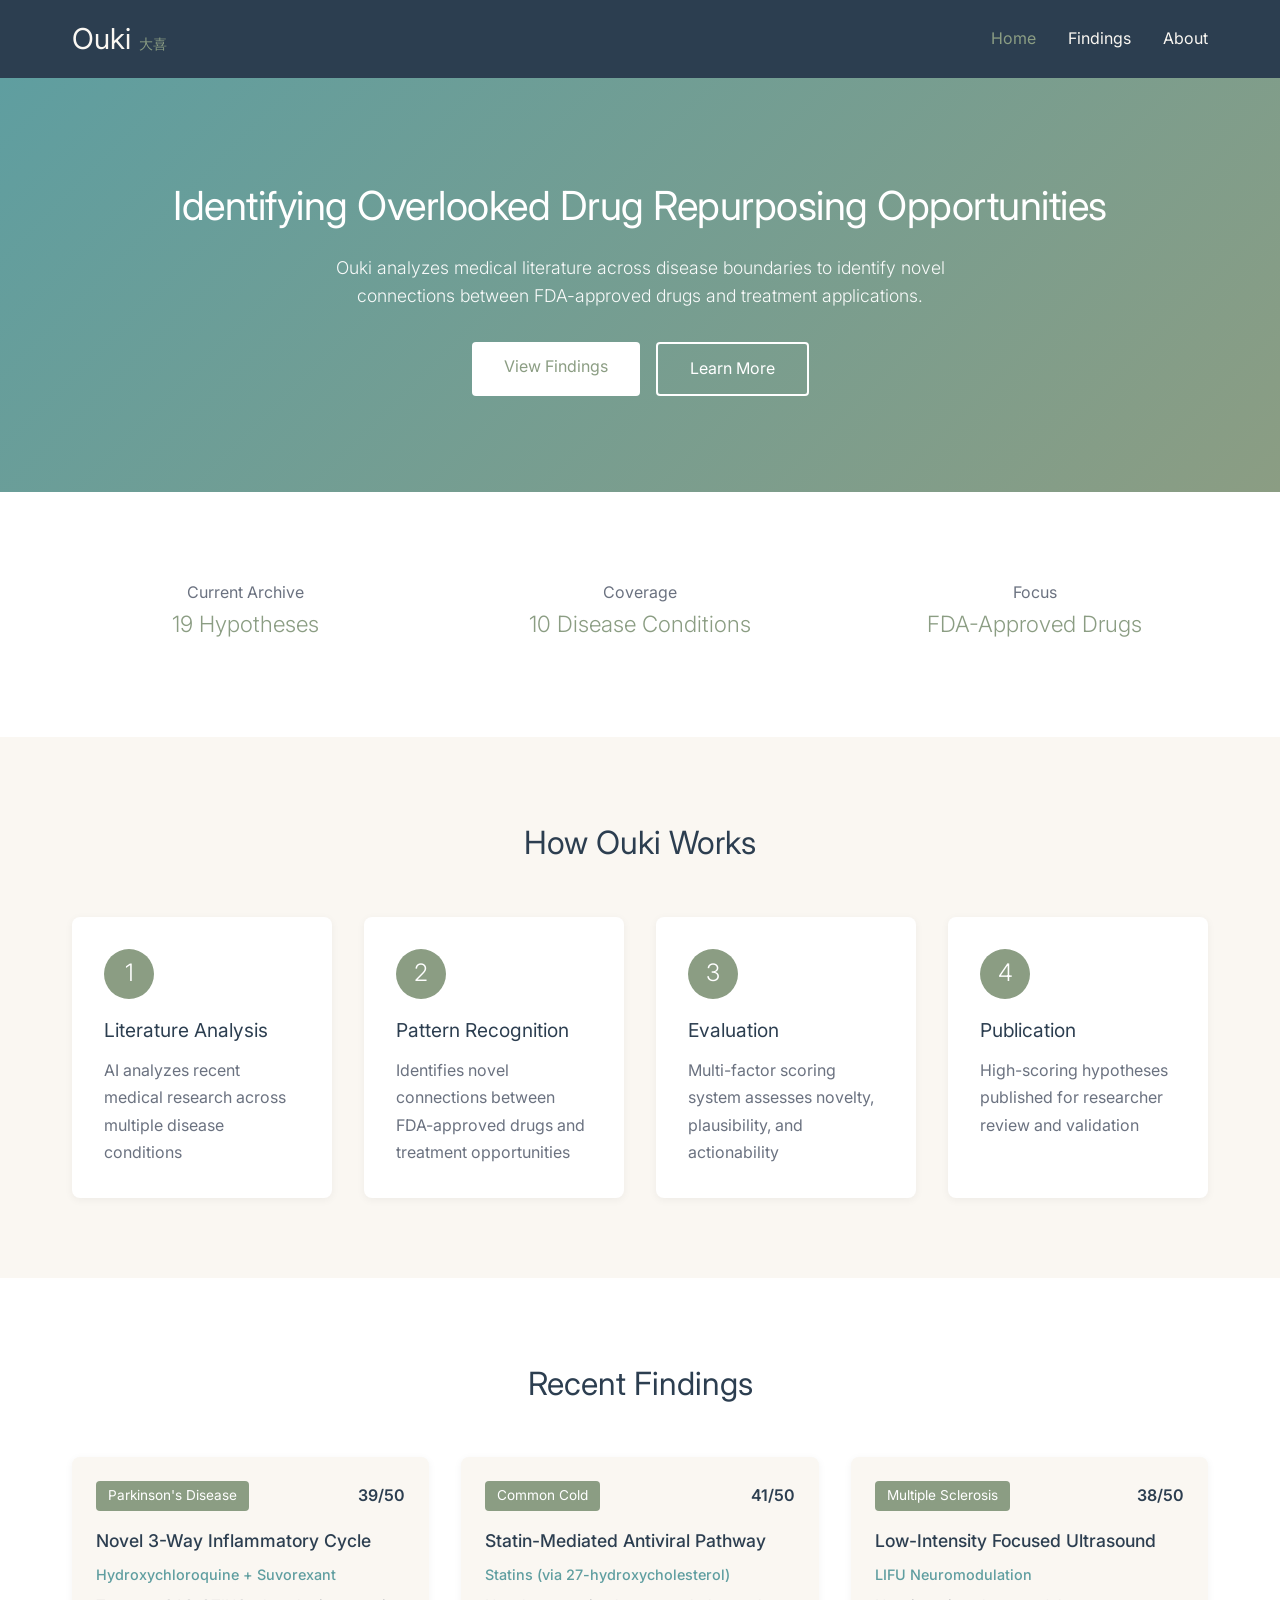
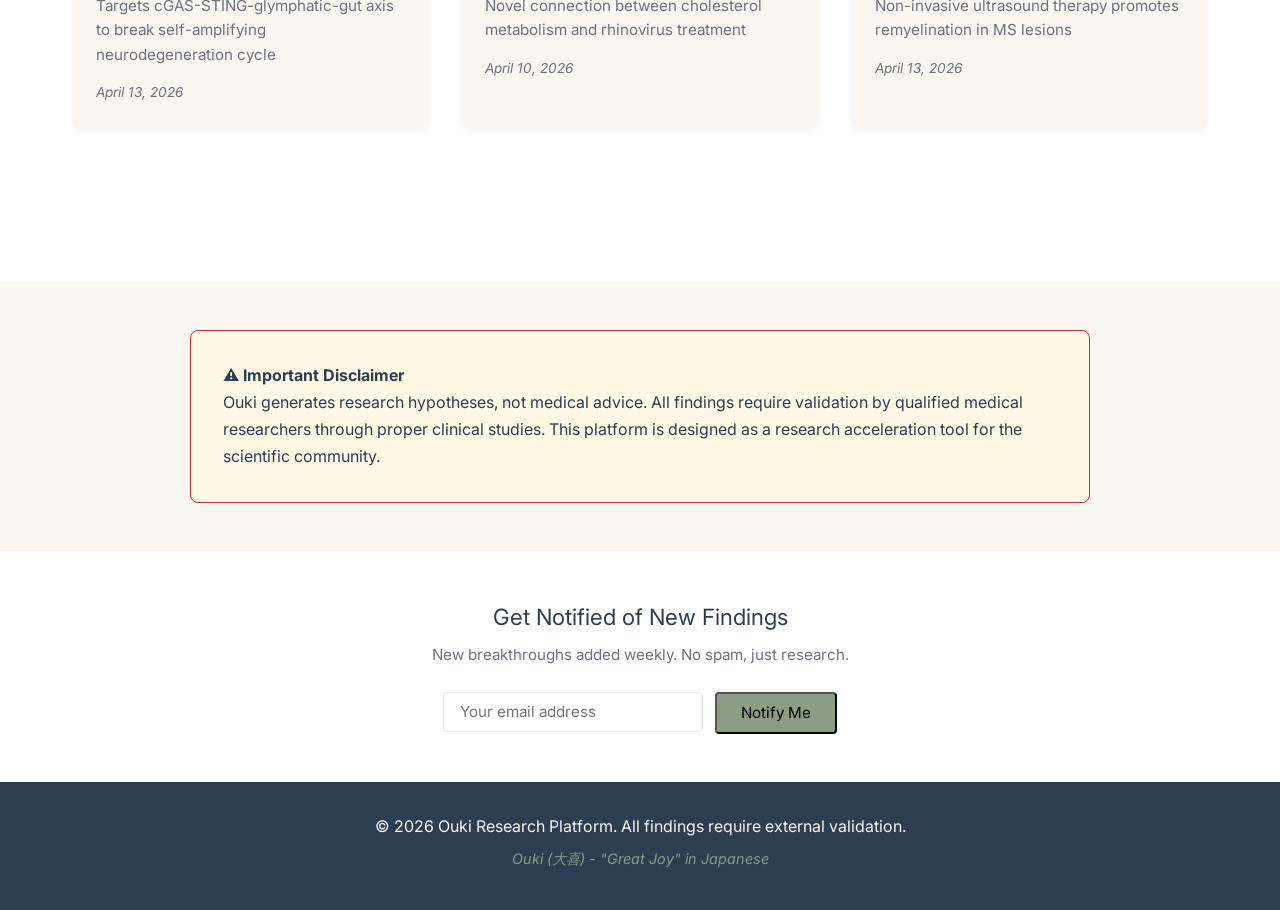
==== index.html @ e075386f "Update index.html" ====
<!DOCTYPE html>
<html lang="en">
<head>
    <meta charset="UTF-8">
    <meta name="viewport" content="width=device-width, initial-scale=1.0">
    <!-- Google tag (gtag.js) -->
    <script async src="https://www.googletagmanager.com/gtag/js?id=G-X8ZZT543VM"></script>
    <script>
      window.dataLayer = window.dataLayer || [];
      function gtag(){dataLayer.push(arguments);}
      gtag('js', new Date());
      gtag('config', 'G-X8ZZT543VM');
    </script>
    
    <title>Ouki | AI-Powered Medical Research Acceleration</title>
    <link rel="stylesheet" href="style.css">
    <style>
        .notify-section {
            padding: 3rem 0;
            background-color: white;
        }
        .notify-box {
            max-width: 500px;
            margin: 0 auto;
            text-align: center;
        }
        .notify-box h3 {
            font-size: 1.4rem;
            font-weight: 400;
            color: var(--deep-indigo);
            margin-bottom: 0.5rem;
        }
        .notify-box p {
            color: var(--warm-grey);
            font-size: 0.95rem;
            margin-bottom: 1.5rem;
        }
        .notify-form {
            display: flex;
            gap: 0.75rem;
            justify-content: center;
        }
        .notify-form input[type="email"] {
            padding: 0.6rem 1rem;
            border: 1px solid var(--light-grey);
            border-radius: 4px;
            font-size: 0.95rem;
            width: 260px;
            font-family: inherit;
            color: var(--deep-indigo);
        }
        .notify-form input[type="email"]:focus {
            outline: none;
            border-color: var(--sage-green);
        }
        .notify-form input[type="submit"] {
            padding: 0.6rem 1.5rem;
            background-color: var(--sage-green);
            color: white;
            border: none;
            border-radius: 4px;
            cursor: pointer;
            font-size: 0.95rem;
            font-family: inherit;
            transition: background-color 0.3s;
        }
        .notify-form input[type="submit"]:hover {
            background-color: var(--soft-teal);
        }
        /* Hide Mailchimp branding */
        #mc_embed_signup .refferal_badge { display: none !important; }
        #mc_embed_signup .indicates-required { display: none !important; }
        #mc_embed_signup h2 { display: none !important; }
        #mc_embed_signup .mc-field-group label { display: none !important; }
        #mc_embed_signup #mc_embed_signup_scroll { display: flex; gap: 0.75rem; justify-content: center; }
        #mc_embed_signup .mc-field-group { margin: 0 !important; }
        #mc_embed_signup input.email {
            padding: 0.6rem 1rem;
            border: 1px solid var(--light-grey);
            border-radius: 4px;
            font-size: 0.95rem;
            width: 260px;
            font-family: inherit;
            color: var(--deep-indigo);
        }
        #mc_embed_signup .button {
            padding: 0.6rem 1.5rem !important;
            background-color: var(--sage-green) !important;
            border-radius: 4px !important;
            font-family: inherit !important;
            font-size: 0.95rem !important;
            height: auto !important;
        }
        #mc_embed_signup .button:hover {
            background-color: var(--soft-teal) !important;
        }
        #mc_embed_signup .foot { margin: 0 !important; }
        #mc_embed_signup { background: transparent !important; width: 100% !important; }
        #mce-responses { display: none; }
    </style>
</head>
<body>
    <nav class="navbar">
        <div class="container">
            <div class="nav-brand">
                <h1>Ouki</h1>
                <span class="subtitle">大喜</span>
            </div>
            <ul class="nav-links">
                <li><a href="index.html" class="active">Home</a></li>
                <li><a href="findings.html">Findings</a></li>
                <li><a href="about.html">About</a></li>
            </ul>
        </div>
    </nav>

    <header class="hero">
        <div class="container">
            <h2>Identifying Overlooked Drug Repurposing Opportunities</h2>
            <p class="hero-description">Ouki analyzes medical literature across disease boundaries to identify novel connections between FDA-approved drugs and treatment applications.</p>
            <div class="hero-cta">
                <a href="findings.html" class="btn-primary">View Findings</a>
                <a href="about.html" class="btn-secondary">Learn More</a>
            </div>
        </div>
    </header>

    <section class="stats">
        <div class="container">
            <div class="stat-card">
                <div class="stat-label">Current Archive</div>
                <div class="stat-number">19 Hypotheses</div>
            </div>
            <div class="stat-card">
                <div class="stat-label">Coverage</div>
                <div class="stat-number">10 Disease Conditions</div>
            </div>
            <div class="stat-card">
                <div class="stat-label">Focus</div>
                <div class="stat-number">FDA-Approved Drugs</div>
            </div>
        </div>
    </section>

    <section class="how-it-works">
        <div class="container">
            <h3>How Ouki Works</h3>
            <div class="process-grid">
                <div class="process-step">
                    <div class="step-number">1</div>
                    <h4>Literature Analysis</h4>
                    <p>AI analyzes recent medical research across multiple disease conditions</p>
                </div>
                <div class="process-step">
                    <div class="step-number">2</div>
                    <h4>Pattern Recognition</h4>
                    <p>Identifies novel connections between FDA-approved drugs and treatment opportunities</p>
                </div>
                <div class="process-step">
                    <div class="step-number">3</div>
                    <h4>Evaluation</h4>
                    <p>Multi-factor scoring system assesses novelty, plausibility, and actionability</p>
                </div>
                <div class="process-step">
                    <div class="step-number">4</div>
                    <h4>Publication</h4>
                    <p>High-scoring hypotheses published for researcher review and validation</p>
                </div>
            </div>
        </div>
    </section>

    <section class="recent-findings">
        <div class="container">
            <h3>Recent Findings</h3>
            <div class="findings-grid">
                <div class="finding-card">
                    <div class="finding-header">
                        <span class="condition-tag">Parkinson's Disease</span>
                        <span class="score">39/50</span>
                    </div>
                    <h4>Novel 3-Way Inflammatory Cycle</h4>
                    <p class="finding-drugs">Hydroxychloroquine + Suvorexant</p>
                    <p class="finding-summary">Targets cGAS-STING-glymphatic-gut axis to break self-amplifying neurodegeneration cycle</p>
                    <span class="finding-date">April 13, 2026</span>
                </div>
                <div class="finding-card">
                    <div class="finding-header">
                        <span class="condition-tag">Common Cold</span>
                        <span class="score">41/50</span>
                    </div>
                    <h4>Statin-Mediated Antiviral Pathway</h4>
                    <p class="finding-drugs">Statins (via 27-hydroxycholesterol)</p>
                    <p class="finding-summary">Novel connection between cholesterol metabolism and rhinovirus treatment</p>
                    <span class="finding-date">April 10, 2026</span>
                </div>
                <div class="finding-card">
                    <div class="finding-header">
                        <span class="condition-tag">Multiple Sclerosis</span>
                        <span class="score">38/50</span>
                    </div>
                    <h4>Low-Intensity Focused Ultrasound</h4>
                    <p class="finding-drugs">LIFU Neuromodulation</p>
                    <p class="finding-summary">Non-invasive ultrasound therapy promotes remyelination in MS lesions</p>
                    <span class="finding-date">April 13, 2026</span>
                </div>
            </div>
            <div class="view-all">
                <a href="findings.html" class="btn-secondary">View All Findings →</a>
            </div>
        </div>
    </section>

    <section class="disclaimer-section">
        <div class="container">
            <div class="disclaimer-box">
                <h4>⚠️ Important Disclaimer</h4>
                <p>Ouki generates research hypotheses, not medical advice. All findings require validation by qualified medical researchers through proper clinical studies. This platform is designed as a research acceleration tool for the scientific community.</p>
            </div>
        </div>
    </section>

    <section class="notify-section">
        <div class="container">
            <div class="notify-box">
                <h3>Get Notified of New Findings</h3>
                <p>New breakthroughs added weekly. No spam, just research.</p>
                <div id="mc_embed_shell">
                    <div id="mc_embed_signup">
                        <form action="https://ouki-research.us15.list-manage.com/subscribe/post?u=beccf77b421c60b8b35ed5ab9&amp;id=a266f79229&amp;f_id=005dc2e1f0" method="post" id="mc-embedded-subscribe-form" name="mc-embedded-subscribe-form" class="validate" target="_blank">
                            <div id="mc_embed_signup_scroll">
                                <div class="mc-field-group">
                                    <input type="email" name="EMAIL" class="required email" id="mce-EMAIL" required="" placeholder="Your email address" value="">
                                </div>
                                <div aria-hidden="true" style="position: absolute; left: -5000px;">
                                    <input type="text" name="b_beccf77b421c60b8b35ed5ab9_a266f79229" tabindex="-1" value="">
                                </div>
                                <div class="optionalParent">
                                    <div class="clear foot">
                                        <input type="submit" name="subscribe" id="mc-embedded-subscribe" class="button" value="Notify Me">
                                    </div>
                                </div>
                            </div>
                        </form>
                    </div>
                </div>
            </div>
        </div>
    </section>

    <footer>
        <div class="container">
            <p>&copy; 2026 Ouki Research Platform. All findings require external validation.</p>
            <p class="footer-note">Ouki (大喜) - "Great Joy" in Japanese</p>
        </div>
    </footer>
    
    
</body>
</html>
---- style.css ----
/* Import Inter font (Claude.ai font) */
@import url('https://fonts.googleapis.com/css2?family=Inter:wght@300;400;500;600;700&display=swap');

:root {
    /* Original Japanese color palette */
    --sage-green: #8B9D83;
    --deep-indigo: #2C3E50;
    --soft-teal: #5F9EA0;
    --warm-grey: #6B7280;
    --cream: #FAF7F2;
    --light-grey: #E5E7EB;
    --accent-red: #C53030;
}

* {
    margin: 0;
    padding: 0;
    box-sizing: border-box;
}

body {
    font-family: 'Inter', -apple-system, BlinkMacSystemFont, 'Segoe UI', sans-serif;
    background-color: var(--cream);
    color: var(--deep-indigo);
    line-height: 1.6;
}

.container {
    max-width: 1200px;
    margin: 0 auto;
    padding: 0 2rem;
}

/* Navigation */
.navbar {
    background-color: var(--deep-indigo);
    padding: 1rem 0;
    box-shadow: 0 2px 4px rgba(0,0,0,0.1);
}

.navbar .container {
    display: flex;
    justify-content: space-between;
    align-items: center;
}

.nav-brand {
    display: flex;
    align-items: baseline;
    gap: 0.5rem;
}

.nav-brand h1 {
    font-size: 1.8rem;
    font-weight: 400;
    color: var(--cream);
}

.nav-brand .subtitle {
    font-size: 0.9rem;
    color: var(--sage-green);
    font-weight: 300;
}

.nav-links {
    display: flex;
    list-style: none;
    gap: 2rem;
}

.nav-links a {
    text-decoration: none;
    color: var(--cream);
    font-weight: 400;
    transition: color 0.3s;
}

.nav-links a:hover,
.nav-links a.active {
    color: var(--sage-green);
}

/* Hero Section */
.hero {
    background: linear-gradient(135deg, var(--soft-teal) 0%, var(--sage-green) 100%);
    padding: 6rem 0;
    text-align: center;
    color: white;
}

.hero h2 {
    font-size: 2.5rem;
    font-weight: 400;
    margin-bottom: 1rem;
    letter-spacing: -0.5px;
}

.hero-description {
    font-size: 1.1rem;
    max-width: 700px;
    margin: 0 auto 2rem;
    font-weight: 300;
    opacity: 0.95;
}

.hero-cta {
    display: flex;
    gap: 1rem;
    justify-content: center;
}

/* Buttons */
.btn-primary,
.btn-secondary {
    padding: 0.75rem 2rem;
    border-radius: 4px;
    text-decoration: none;
    font-weight: 400;
    transition: all 0.3s;
}

.btn-primary {
    background-color: white;
    color: var(--sage-green);
}

.btn-primary:hover {
    background-color: var(--cream);
    transform: translateY(-2px);
    box-shadow: 0 4px 8px rgba(0,0,0,0.2);
}

.btn-secondary {
    background-color: transparent;
    color: white;
    border: 2px solid white;
}

.btn-secondary:hover {
    background-color: white;
    color: var(--sage-green);
}

/* Stats Section */
.stats {
    padding: 4rem 0;
    background-color: white;
}

.stats .container {
    display: grid;
    grid-template-columns: repeat(3, 1fr);
    gap: 3rem;
    text-align: center;
}

.stat-card {
    padding: 1.5rem;
}

.stat-number {
    font-size: 1.4rem;
    font-weight: 300;
    color: var(--sage-green);
    margin-bottom: 0.5rem;
}

.stat-label {
    color: var(--warm-grey);
    font-size: 1rem;
    font-weight: 400;
}

/* How It Works */
.how-it-works {
    padding: 5rem 0;
    background-color: var(--cream);
}

.how-it-works h3 {
    font-size: 2rem;
    font-weight: 400;
    text-align: center;
    margin-bottom: 3rem;
    color: var(--deep-indigo);
}

.process-grid {
    display: grid;
    grid-template-columns: repeat(auto-fit, minmax(250px, 1fr));
    gap: 2rem;
}

.process-step {
    background-color: white;
    padding: 2rem;
    border-radius: 8px;
    box-shadow: 0 2px 8px rgba(0,0,0,0.05);
    transition: transform 0.3s;
}

.process-step:hover {
    transform: translateY(-4px);
    box-shadow: 0 4px 12px rgba(0,0,0,0.1);
}

.step-number {
    width: 50px;
    height: 50px;
    background-color: var(--sage-green);
    color: white;
    border-radius: 50%;
    display: flex;
    align-items: center;
    justify-content: center;
    font-size: 1.5rem;
    font-weight: 300;
    margin-bottom: 1rem;
}

.process-step h4 {
    font-size: 1.2rem;
    font-weight: 400;
    margin-bottom: 0.75rem;
    color: var(--deep-indigo);
}

.process-step p {
    color: var(--warm-grey);
    line-height: 1.7;
}

/* Recent Findings */
.recent-findings {
    padding: 5rem 0;
    background-color: white;
}

.recent-findings h3 {
    font-size: 2rem;
    font-weight: 400;
    text-align: center;
    margin-bottom: 3rem;
    color: var(--deep-indigo);
}

.findings-grid {
    display: grid;
    grid-template-columns: repeat(auto-fit, minmax(320px, 1fr));
    gap: 2rem;
    margin-bottom: 3rem;
}

.finding-card {
    background-color: var(--cream);
    padding: 1.5rem;
    border-radius: 8px;
    box-shadow: 0 2px 8px rgba(0,0,0,0.05);
    transition: all 0.3s;
}

.finding-card:hover {
    transform: translateY(-4px);
    box-shadow: 0 4px 12px rgba(0,0,0,0.1);
}

.finding-header {
    display: flex;
    justify-content: space-between;
    align-items: center;
    margin-bottom: 1rem;
}

.condition-tag {
    background-color: var(--sage-green);
    color: white;
    padding: 0.25rem 0.75rem;
    border-radius: 4px;
    font-size: 0.85rem;
    font-weight: 400;
}

.score {
    font-weight: 600;
    color: var(--deep-indigo);
}

.finding-card h4 {
    font-size: 1.1rem;
    font-weight: 500;
    margin-bottom: 0.5rem;
    color: var(--deep-indigo);
}

.finding-drugs {
    color: var(--soft-teal);
    font-size: 0.9rem;
    font-weight: 500;
    margin-bottom: 0.5rem;
}

.finding-summary {
    color: var(--warm-grey);
    font-size: 0.95rem;
    line-height: 1.6;
    margin-bottom: 0.75rem;
}

.finding-date {
    color: var(--warm-grey);
    font-size: 0.85rem;
    font-style: italic;
}

.view-all {
    text-align: center;
}

/* Disclaimer Section - ONLY BORDER LEFT */
.disclaimer-section {
    padding: 3rem 0;
    background-color: var(--cream);
}

.disclaimer-box {
    background-color: #FFF9E6;
    border: 1px solid var(--accent-red);
    border-radius: 8px;
    padding: 2rem;
    max-width: 900px;
    margin: 0 auto;
}
}

.disclaimer-box h4 {
    color: var(--accent-red);
    margin-bottom: 1rem;
    font-weight: 500;
}

.disclaimer-box p {
    color: var(--deep-indigo);
    line-height: 1.7;
}

/* Footer */
footer {
    background-color: var(--deep-indigo);
    color: var(--cream);
    padding: 2rem 0;
    text-align: center;
}

footer p {
    margin-bottom: 0.5rem;
}

.footer-note {
    font-style: italic;
    color: var(--sage-green);
    font-size: 0.9rem;
}

/* About Page */
.about-page {
    padding: 4rem 0;
    background-color: var(--cream);
}

.about-header {
    text-align: center;
    margin-bottom: 4rem;
}

.about-header h2 {
    font-size: 2.5rem;
    color: var(--deep-indigo);
    font-weight: 400;
    margin-bottom: 1rem;
}

.about-content {
    max-width: 800px;
    margin: 0 auto;
}

.about-section {
    margin-bottom: 3rem;
    padding: 2rem;
    background-color: white;
    border-left: 4px solid var(--sage-green);
    transition: all 0.3s;
}

.about-section:hover {
    box-shadow: 0 4px 12px rgba(0,0,0,0.1);
}

.about-section h3 {
    color: var(--deep-indigo);
    font-weight: 400;
    margin-bottom: 1.5rem;
    font-size: 1.8rem;
}

.about-section p {
    color: var(--warm-grey);
    line-height: 1.8;
    margin-bottom: 1rem;
}

.about-section ul {
    margin-left: 2rem;
    margin-bottom: 1rem;
}

.about-section li {
    color: var(--warm-grey);
    line-height: 1.8;
    margin-bottom: 0.5rem;
}

.methodology-box {
    background-color: var(--light-grey);
    padding: 1.5rem;
    border-radius: 4px;
    margin: 1.5rem 0;
}

.methodology-box h4 {
    color: var(--deep-indigo);
    margin-bottom: 1rem;
    font-weight: 400;
}

.conditions-grid {
    display: grid;
    grid-template-columns: repeat(2, 1fr);
    gap: 0.5rem;
    margin: 1rem 0;
}

.condition-item {
    color: var(--warm-grey);
    padding: 0.5rem;
}

.disclaimer-strong {
    background-color: #FFF9E6;
    border-left: 4px solid var(--accent-red);
    padding: 1.5rem;
    margin: 2rem 0;
    border-radius: 4px;
}

.disclaimer-strong h4 {
    color: var(--accent-red);
    margin-bottom: 1rem;
    font-weight: 400;
}

/* Findings Page */
.findings-page {
    padding: 4rem 0;
    background-color: var(--cream);
}

.findings-header {
    text-align: center;
    margin-bottom: 3rem;
}

.findings-header h2 {
    font-size: 2.5rem;
    color: var(--deep-indigo);
    font-weight: 400;
    margin-bottom: 1rem;
}

.findings-header p {
    color: var(--warm-grey);
    max-width: 700px;
    margin: 0 auto;
}

.filters {
    display: flex;
    gap: 1rem;
    justify-content: center;
    margin-bottom: 3rem;
    flex-wrap: wrap;
}

.filter-btn {
    padding: 0.5rem 1.5rem;
    background-color: var(--light-grey);
    color: var(--warm-grey);
    border: 2px solid transparent;
    border-radius: 25px;
    cursor: pointer;
    transition: all 0.3s;
    font-size: 0.95rem;
}

.filter-btn:hover,
.filter-btn.active {
    background-color: var(--sage-green);
    color: var(--cream);
}

.findings-list {
    display: grid;
    gap: 2rem;
}

.finding-item {
    background-color: white;
    padding: 2rem;
    border-radius: 8px;
    box-shadow: 0 2px 8px rgba(0,0,0,0.05);
    transition: all 0.3s;
}

.finding-item:hover {
    box-shadow: 0 4px 12px rgba(0,0,0,0.1);
}

.finding-meta {
    display: flex;
    gap: 1rem;
    margin-bottom: 1rem;
    align-items: center;
}

.finding-expand {
    margin-top: 1.5rem;
    padding-top: 1.5rem;
    border-top: 1px solid var(--light-grey);
    display: none;
}

.finding-expand.show {
    display: block;
}

.expand-btn {
    background-color: var(--sage-green);
    color: var(--cream);
    border: none;
    padding: 0.5rem 1.5rem;
    border-radius: 4px;
    cursor: pointer;
    margin-top: 1rem;
    transition: all 0.3s;
}

.expand-btn:hover {
    background-color: var(--soft-teal);
}

.section-title {
    color: var(--deep-indigo);
    font-weight: 400;
    margin: 1.5rem 0 0.8rem;
    font-size: 1.2rem;
}

.mechanism-text {
    color: var(--warm-grey);
    line-height: 1.8;
    margin-bottom: 1rem;
}

/* Responsive */
@media (max-width: 768px) {
    .hero h2 {
        font-size: 2rem;
    }

    .stats .container {
        grid-template-columns: 1fr;
    }

    .process-grid,
    .findings-grid {
        grid-template-columns: 1fr;
    }

    .nav-links {
        gap: 1rem;
    }
}
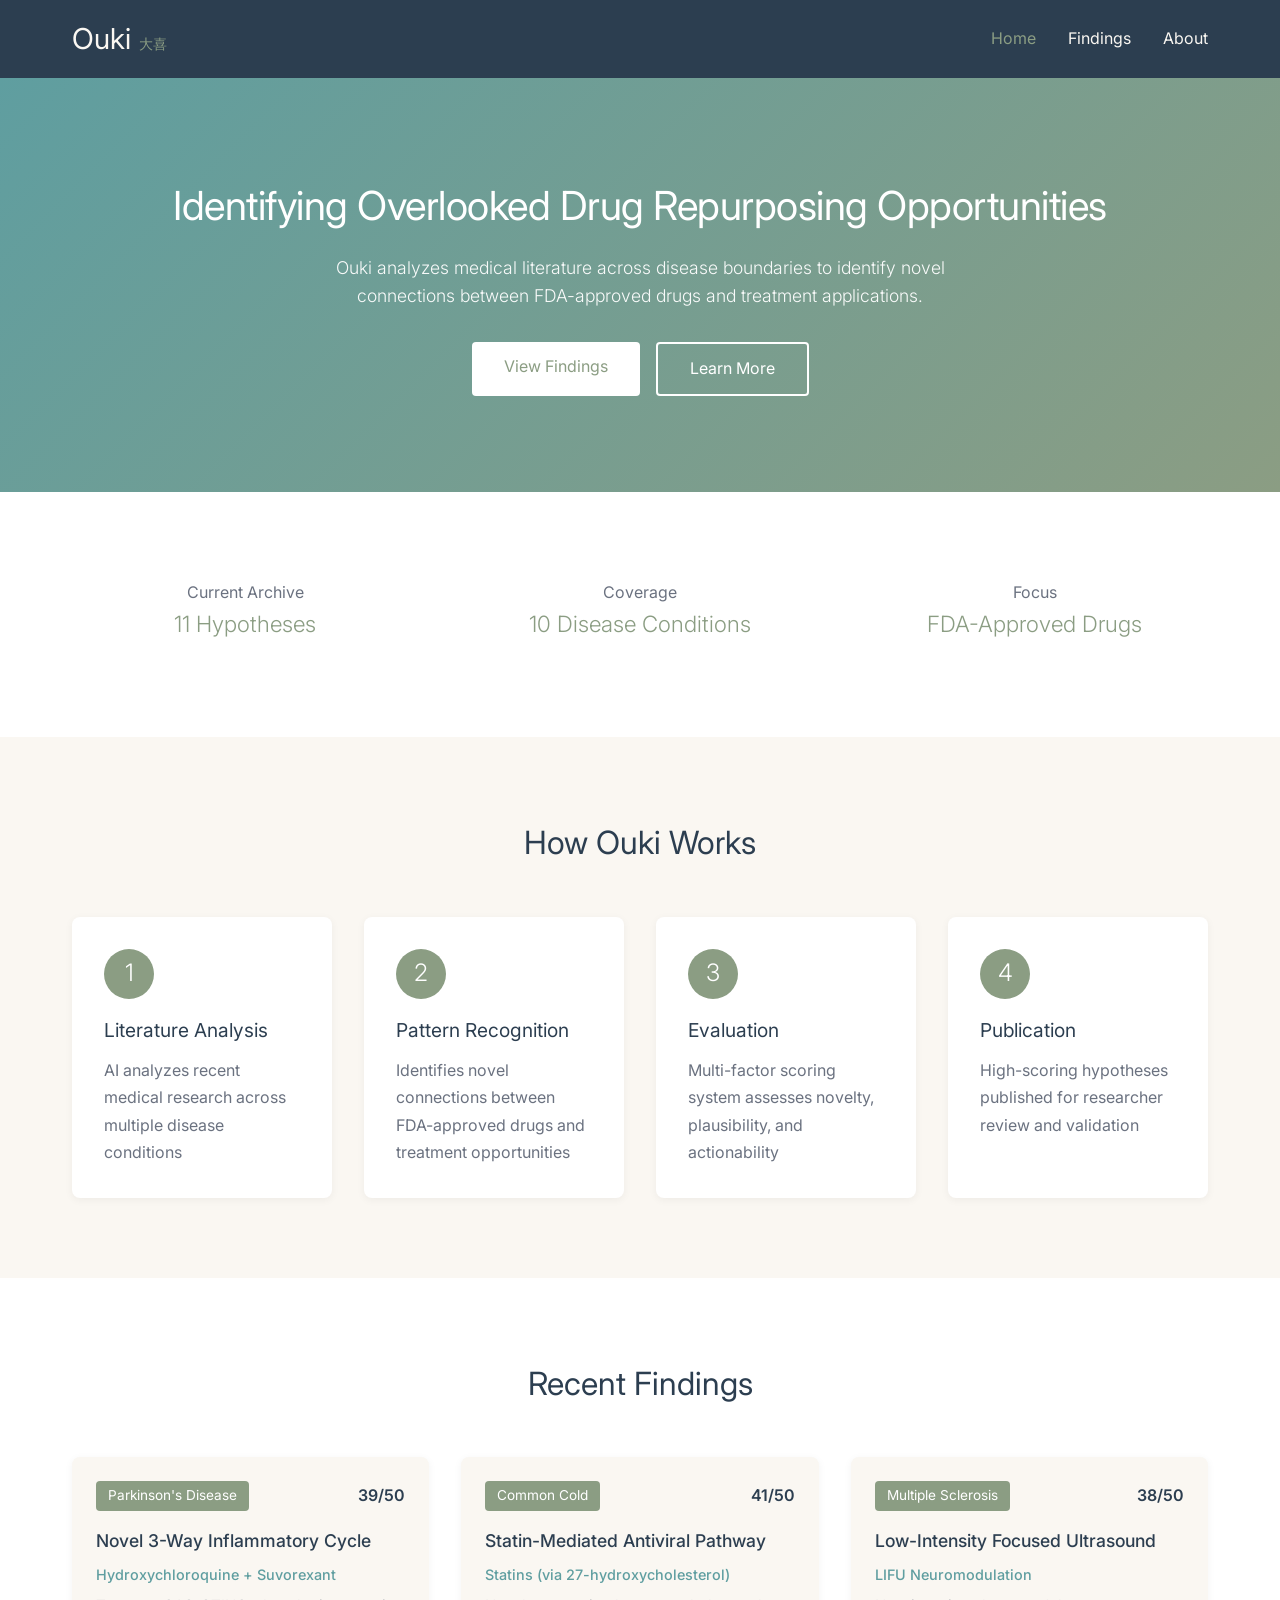
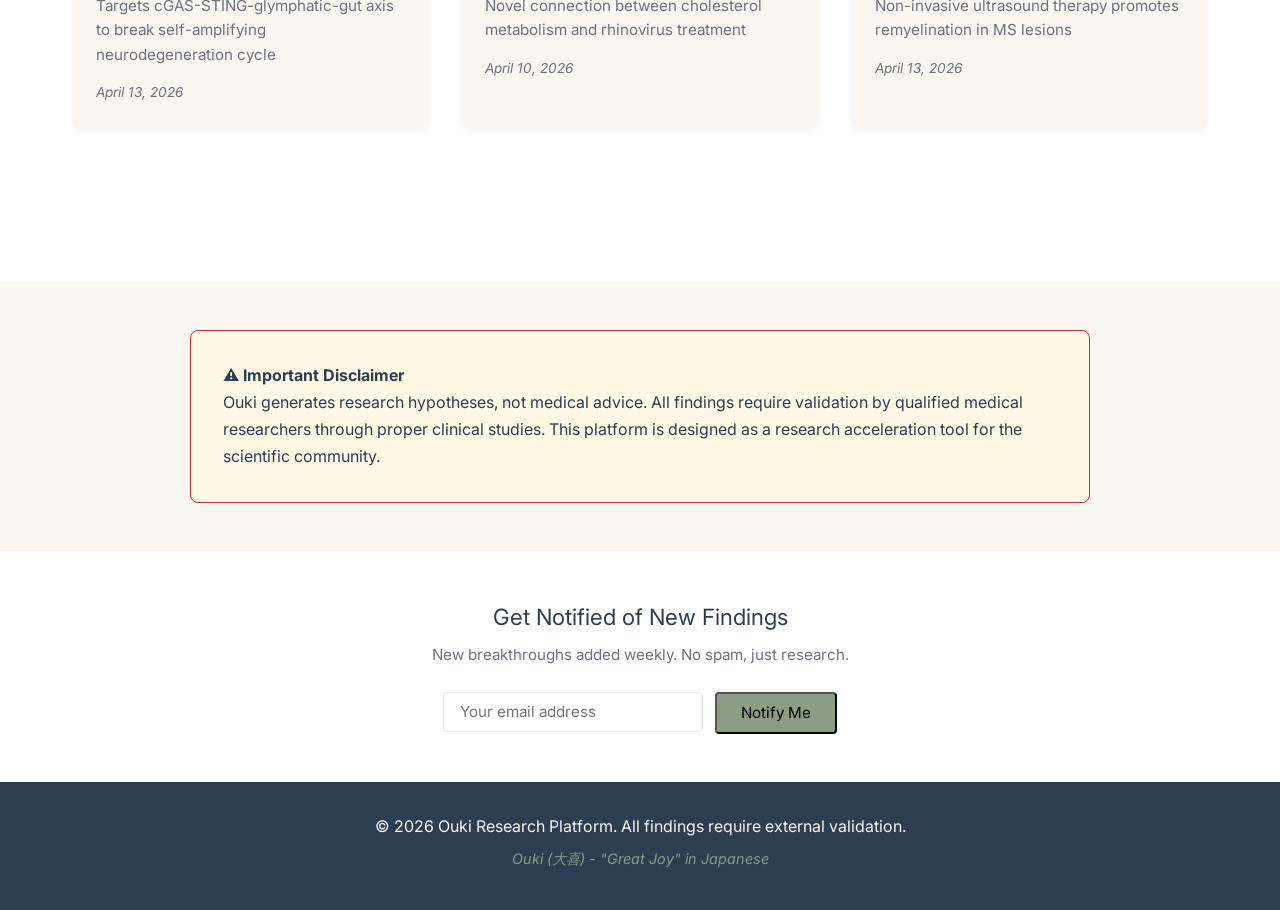
==== commit 3ccae184: "Update index.html" ====
--- a/index.html
+++ b/index.html
@@ -129,7 +129,7 @@
         <div class="container">
             <div class="stat-card">
                 <div class="stat-label">Current Archive</div>
-                <div class="stat-number">19 Hypotheses</div>
+                <div class="stat-number">11 Hypotheses</div>
             </div>
             <div class="stat-card">
                 <div class="stat-label">Coverage</div>
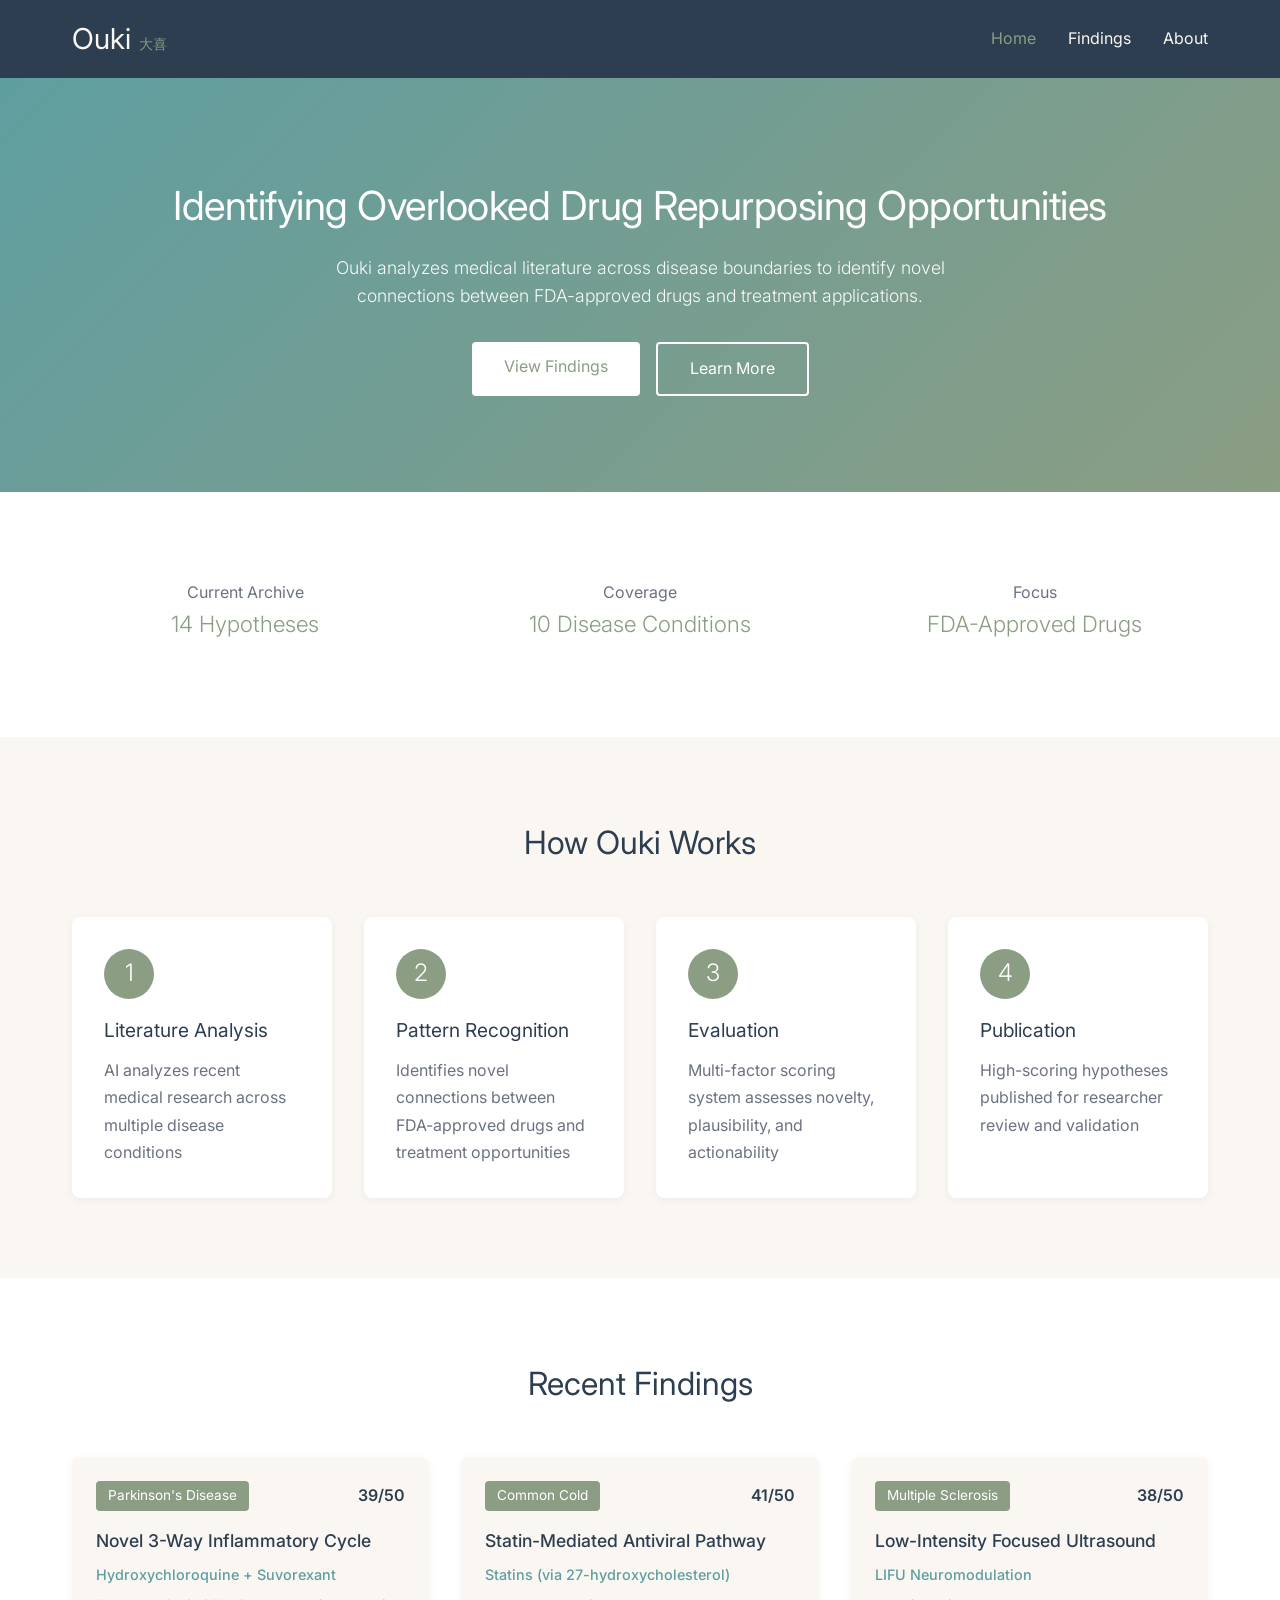
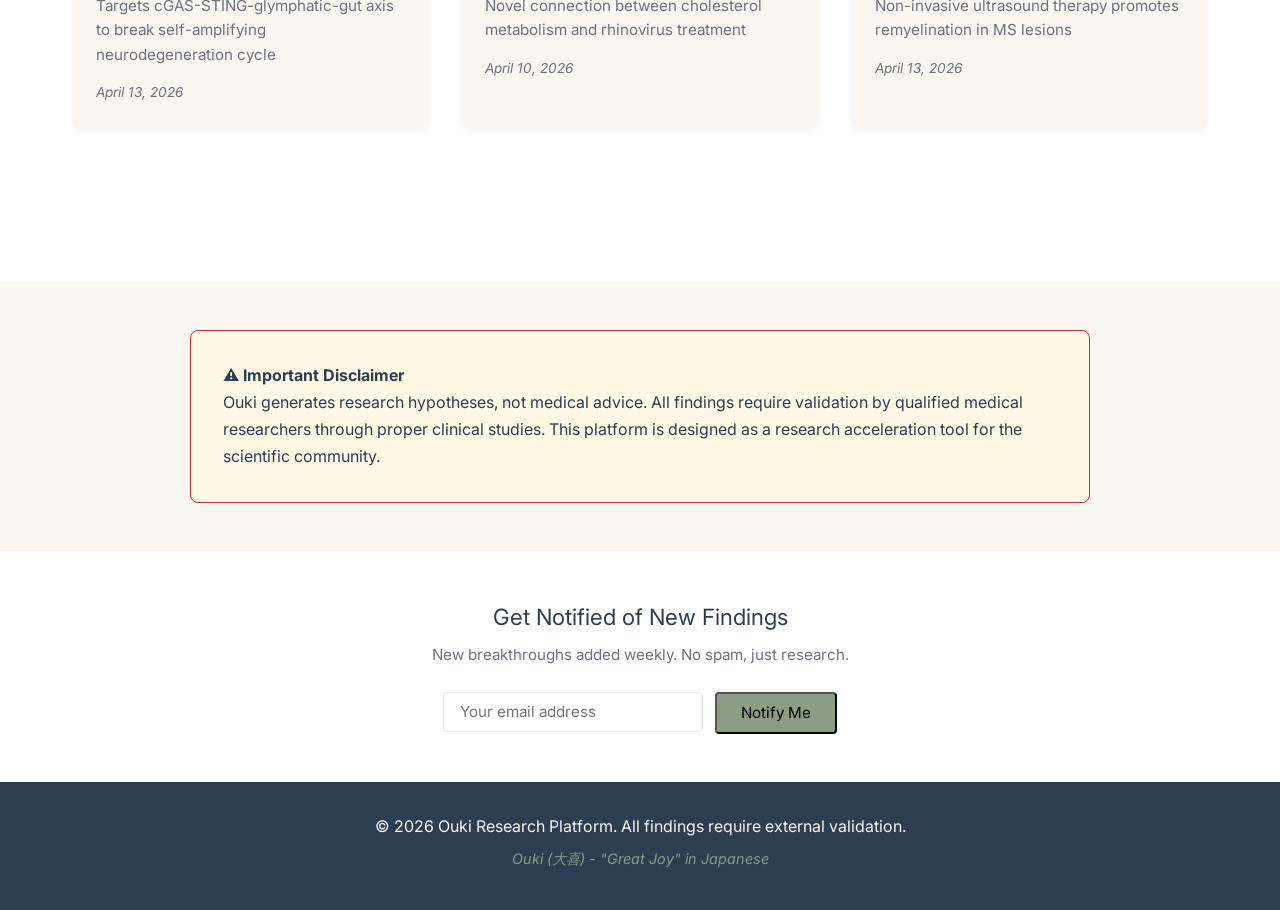
==== commit f5bdc005: "Update index.html" ====
--- a/index.html
+++ b/index.html
@@ -129,7 +129,7 @@
         <div class="container">
             <div class="stat-card">
                 <div class="stat-label">Current Archive</div>
-                <div class="stat-number">11 Hypotheses</div>
+                <div class="stat-number">14 Hypotheses</div>
             </div>
             <div class="stat-card">
                 <div class="stat-label">Coverage</div>
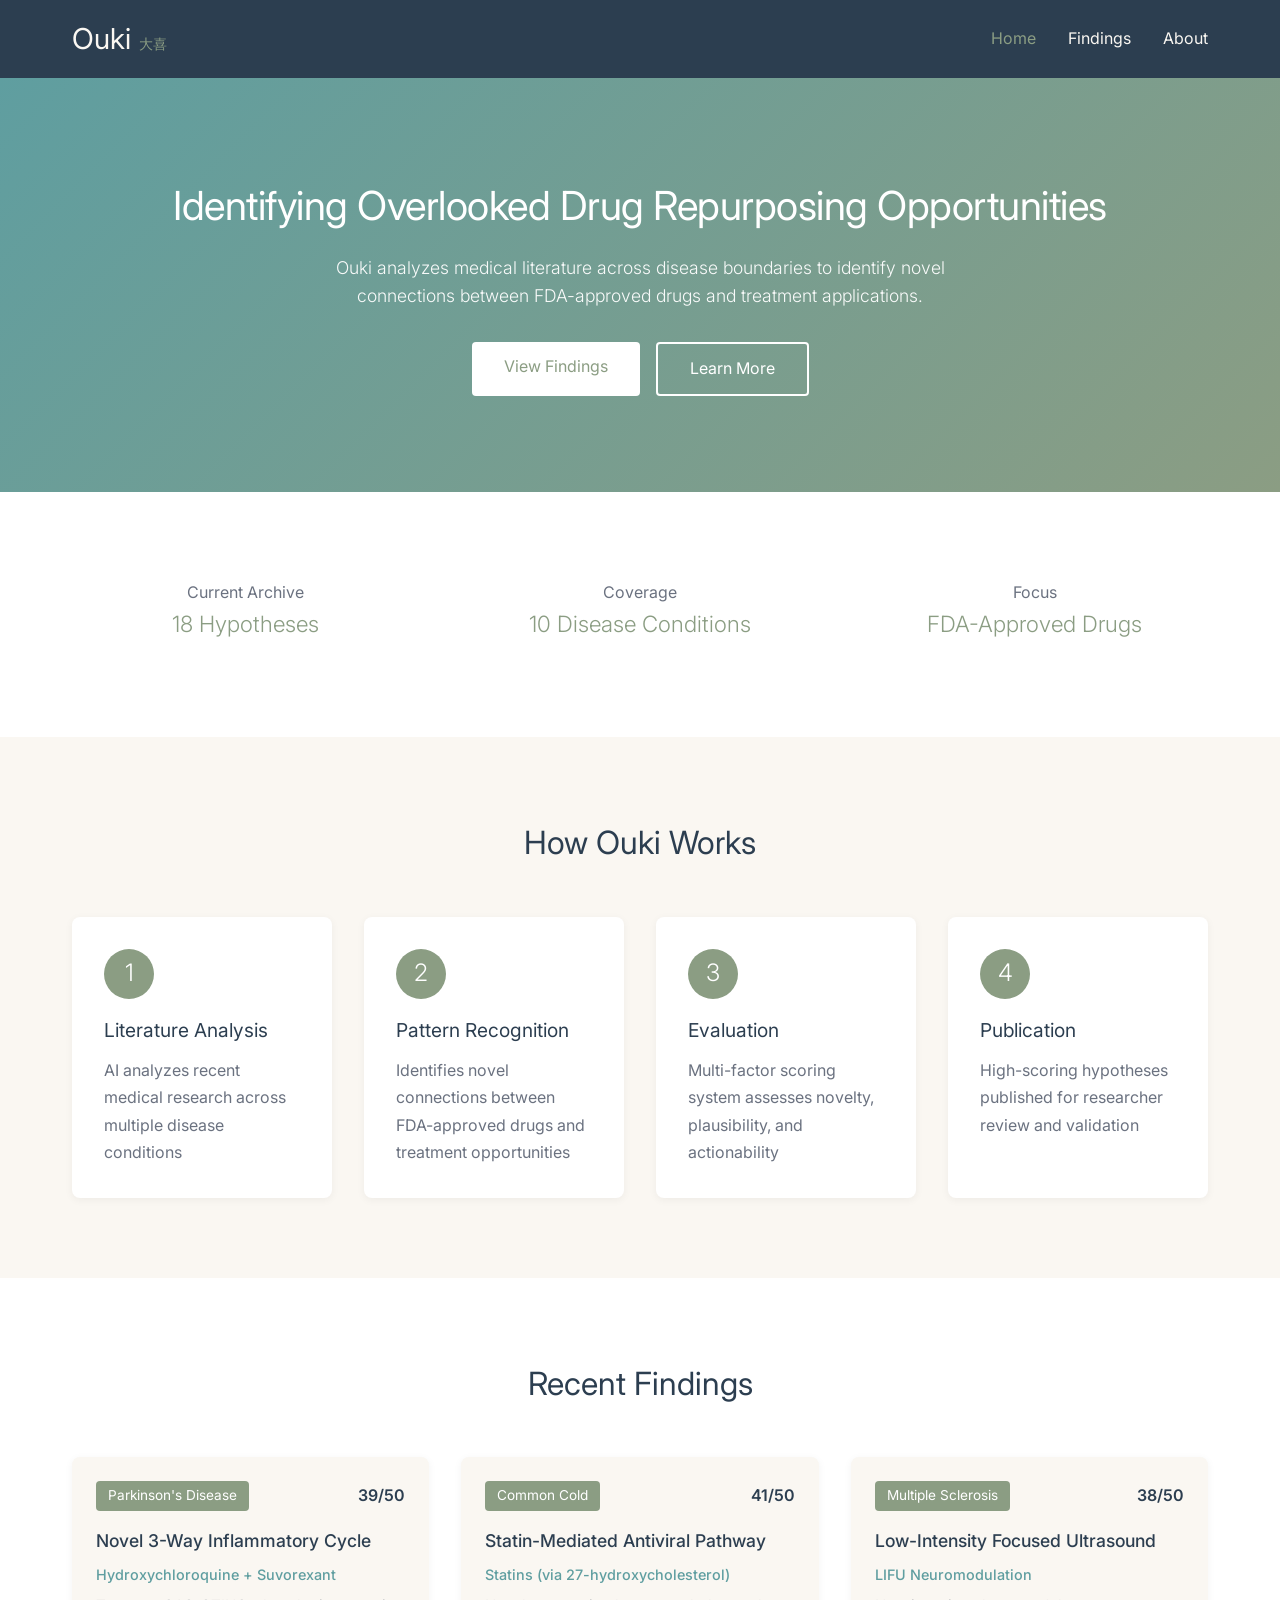
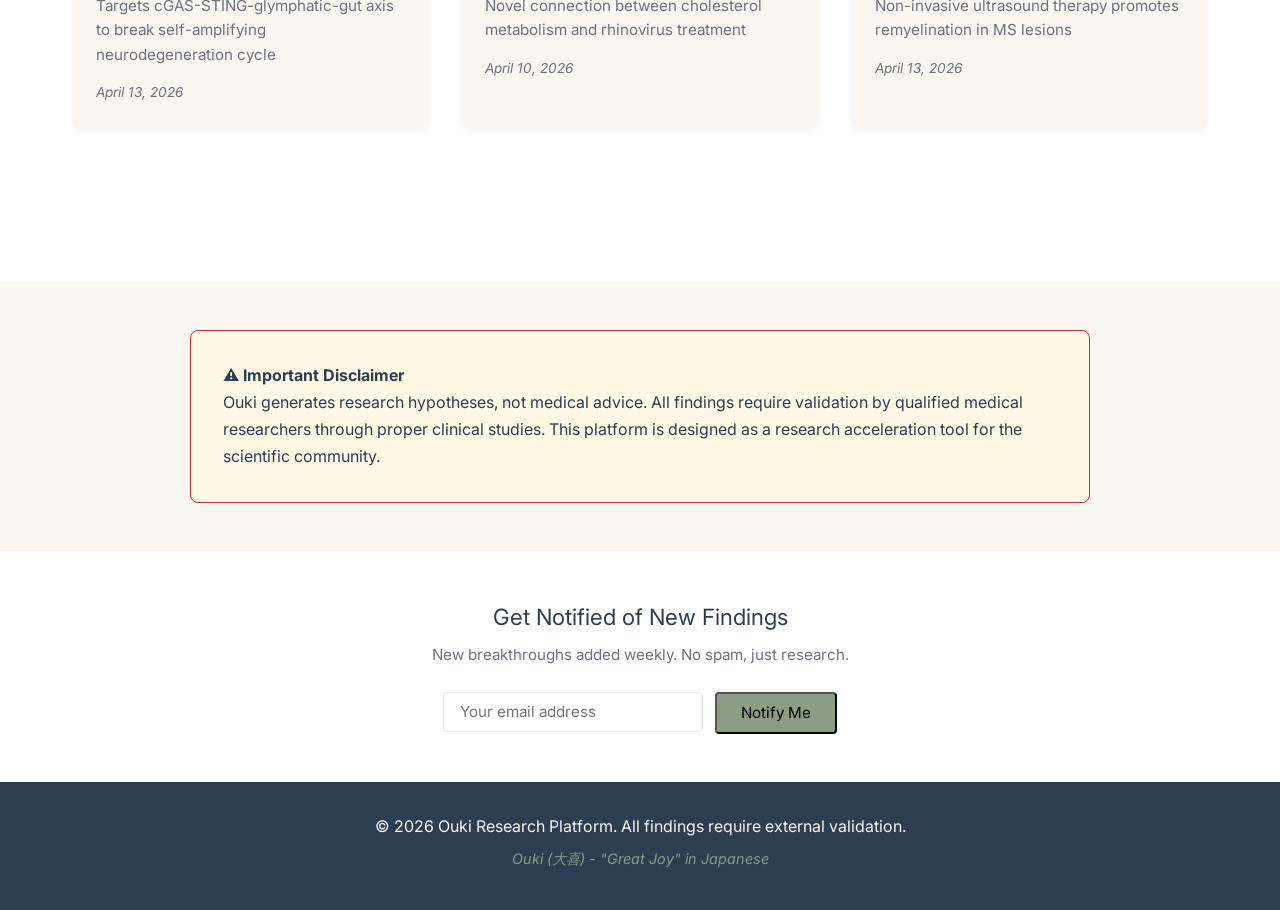
==== commit e4f7d8a6: "Update index.html" ====
--- a/index.html
+++ b/index.html
@@ -11,7 +11,7 @@
       gtag('js', new Date());
       gtag('config', 'G-X8ZZT543VM');
     </script>
-    
+    <link rel="canonical" href="https://ouki-research.com/index.html">
     <title>Ouki | AI-Powered Medical Research Acceleration</title>
     <link rel="stylesheet" href="style.css">
     <style>
@@ -129,7 +129,7 @@
         <div class="container">
             <div class="stat-card">
                 <div class="stat-label">Current Archive</div>
-                <div class="stat-number">14 Hypotheses</div>
+                <div class="stat-number">18 Hypotheses</div>
             </div>
             <div class="stat-card">
                 <div class="stat-label">Coverage</div>
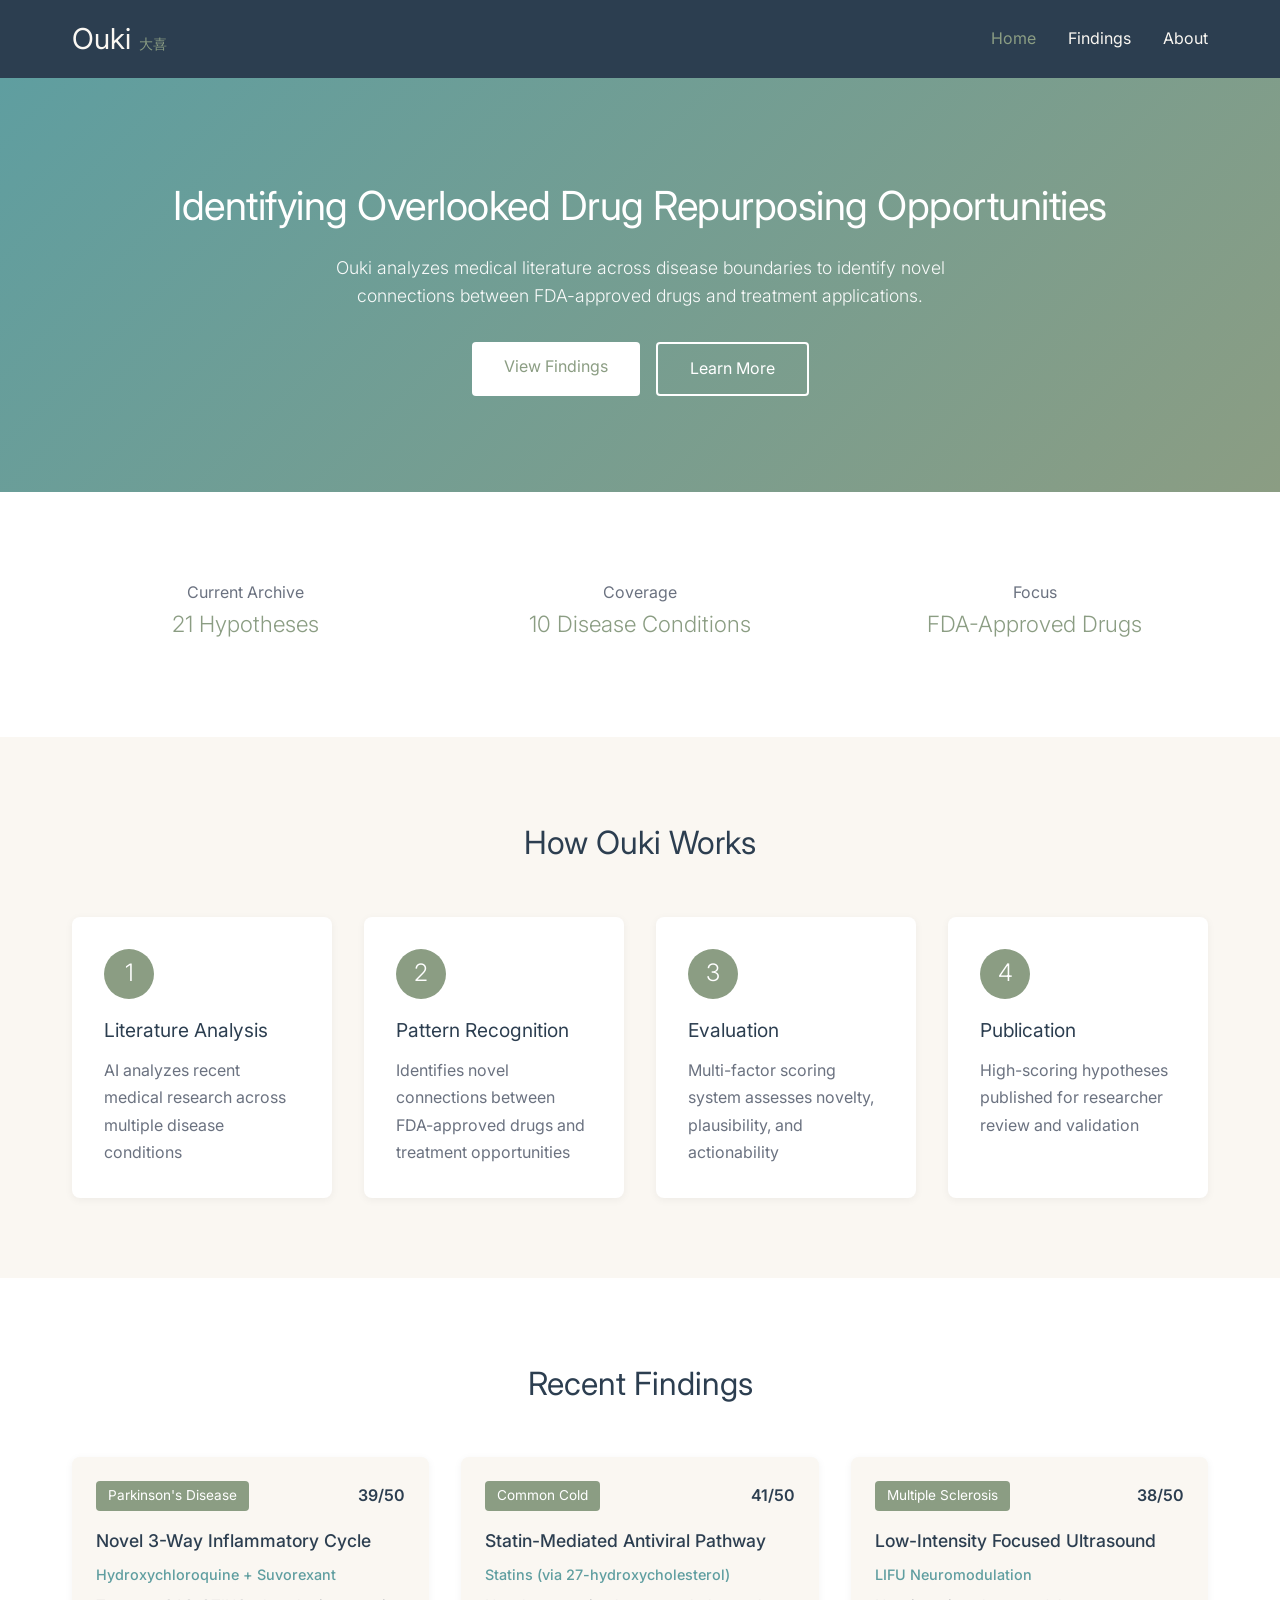
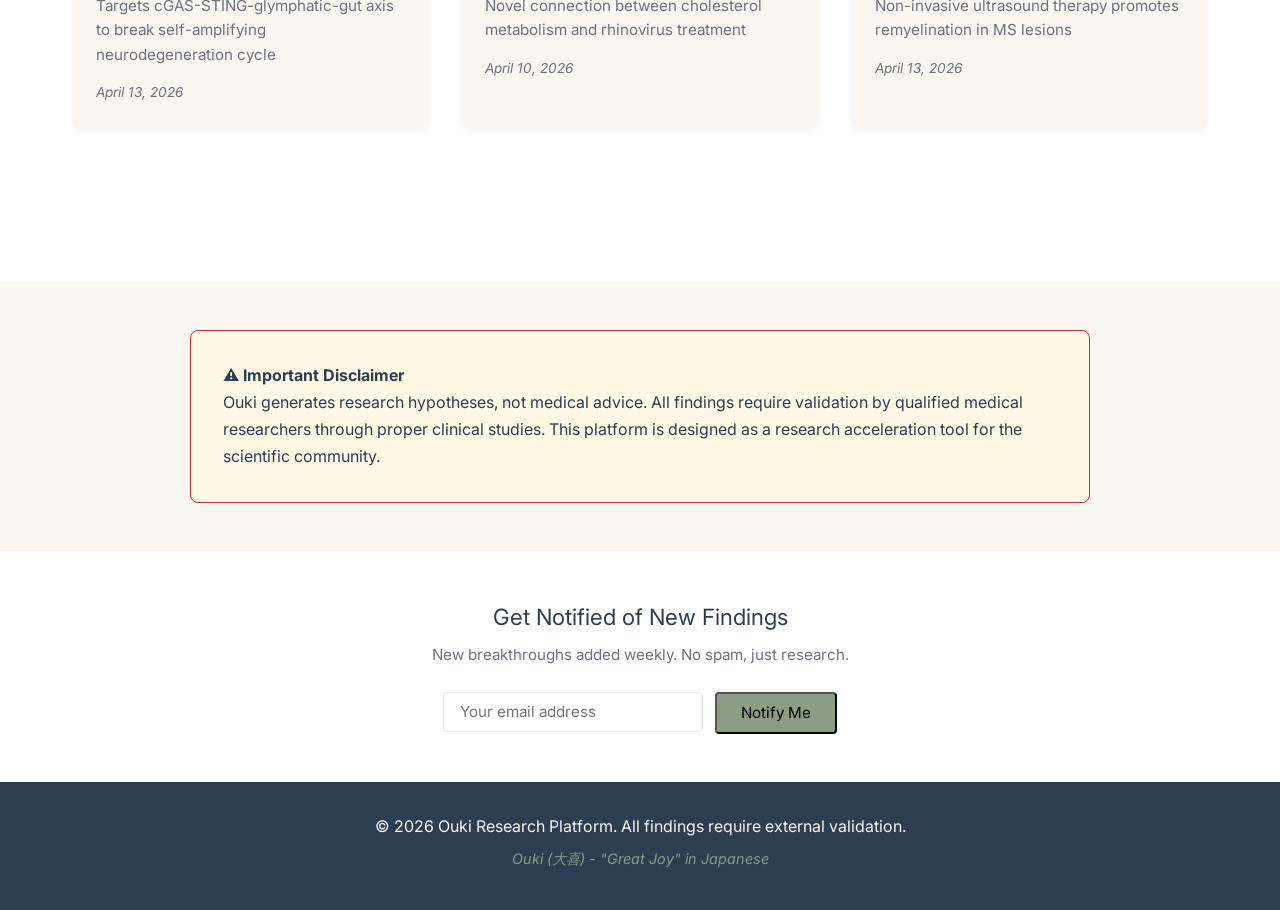
==== commit 61664176: "Update index.html" ====
--- a/index.html
+++ b/index.html
@@ -129,7 +129,7 @@
         <div class="container">
             <div class="stat-card">
                 <div class="stat-label">Current Archive</div>
-                <div class="stat-number">18 Hypotheses</div>
+                <div class="stat-number">21 Hypotheses</div>
             </div>
             <div class="stat-card">
                 <div class="stat-label">Coverage</div>
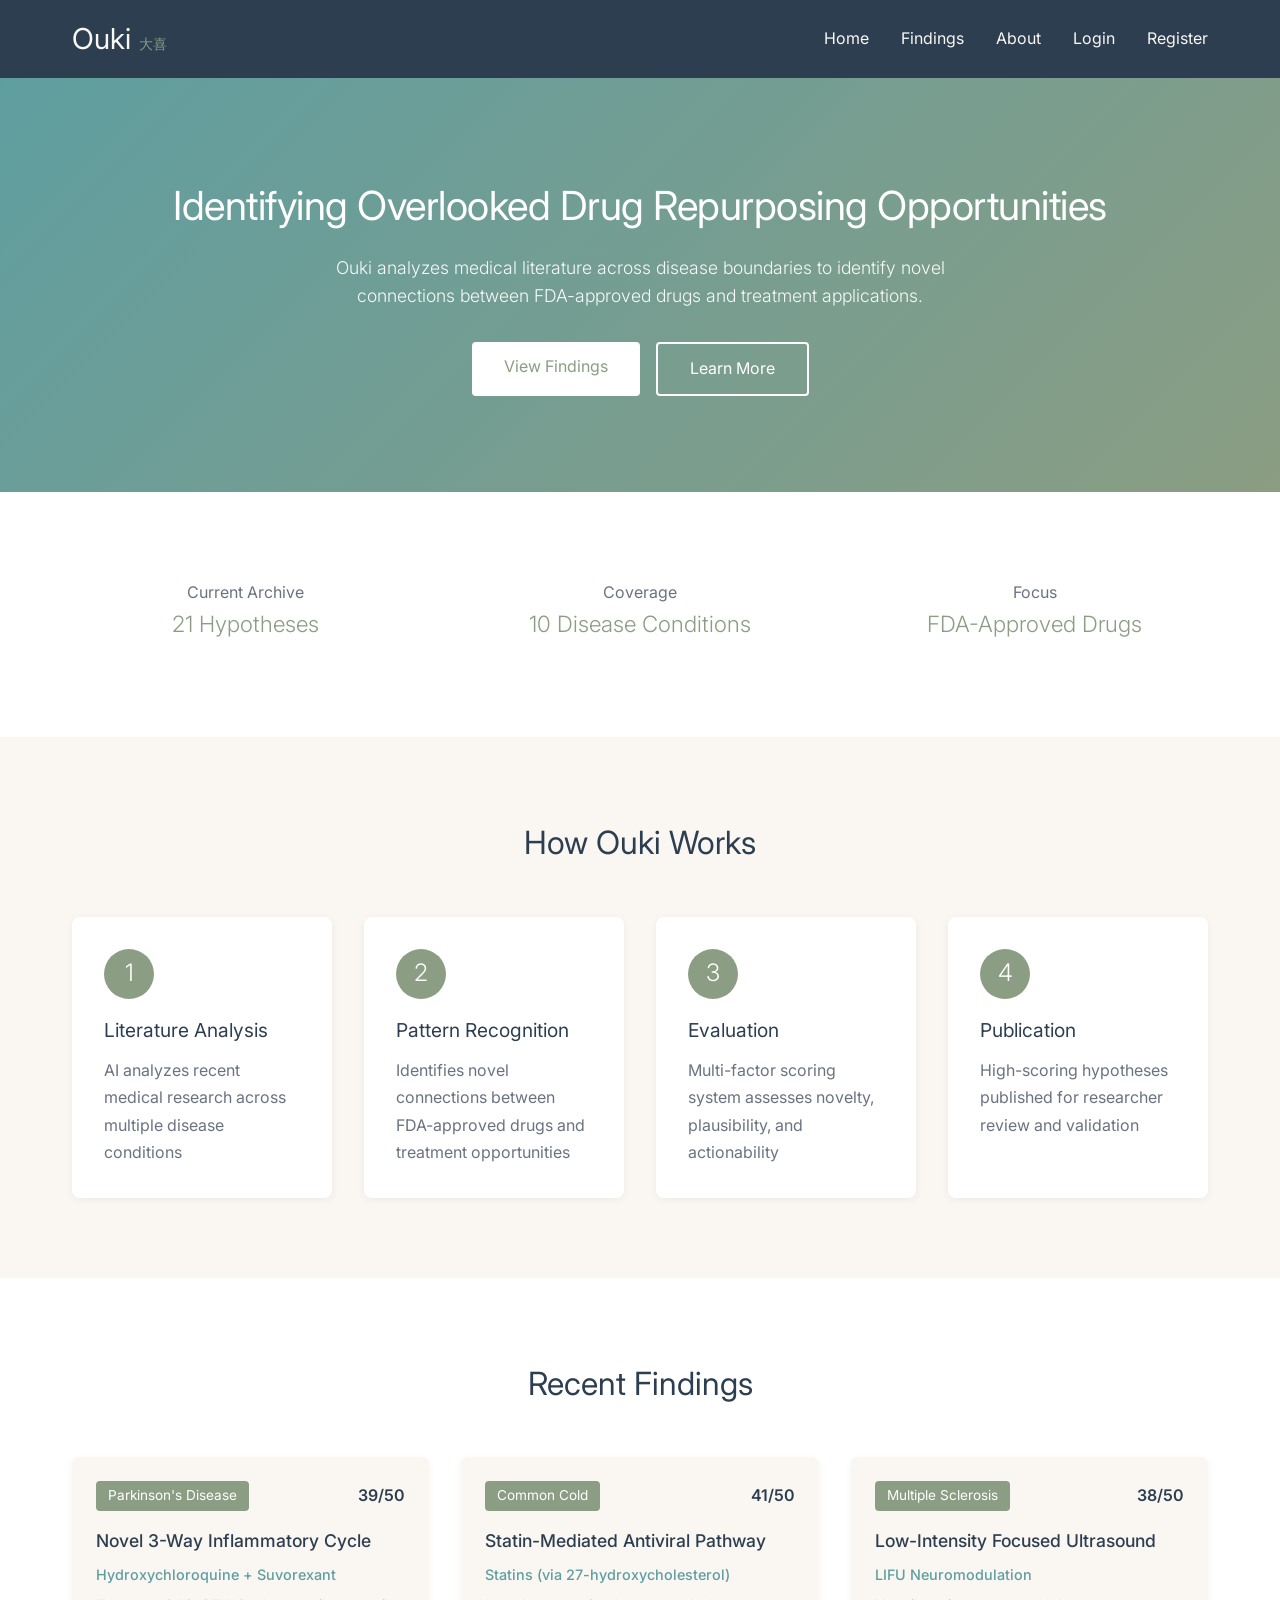
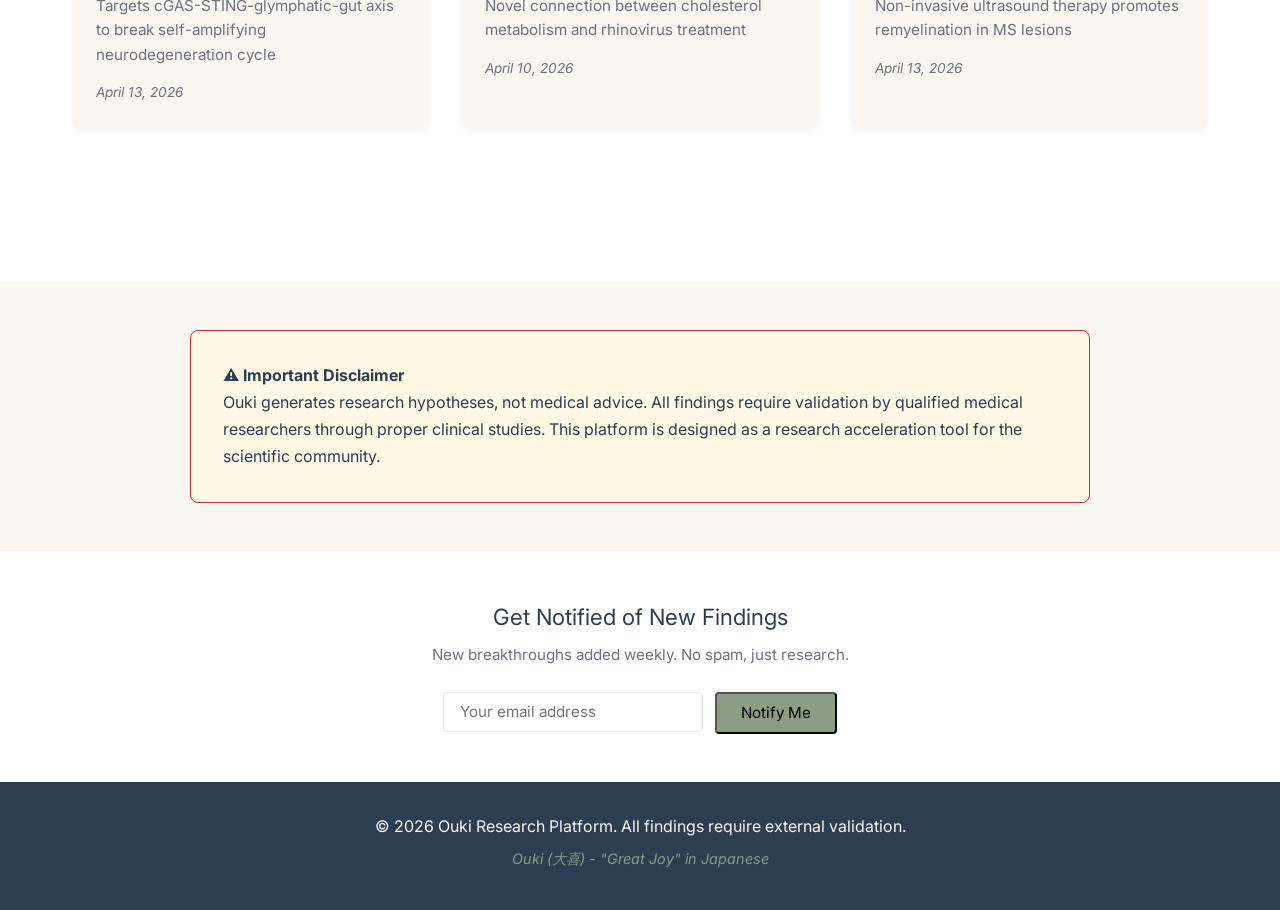
==== commit bd7a0040: "Update index.html" ====
--- a/index.html
+++ b/index.html
@@ -107,10 +107,12 @@
                 <span class="subtitle">大喜</span>
             </div>
             <ul class="nav-links">
-                <li><a href="index.html" class="active">Home</a></li>
-                <li><a href="findings.html">Findings</a></li>
-                <li><a href="about.html">About</a></li>
-            </ul>
+    <li><a href="index.html">Home</a></li>
+    <li><a href="findings.html">Findings</a></li>
+    <li><a href="about.html">About</a></li>
+    <li><a href="login.html">Login</a></li>
+    <li><a href="register.html" class="nav-register">Register</a></li>
+</ul>
         </div>
     </nav>
 
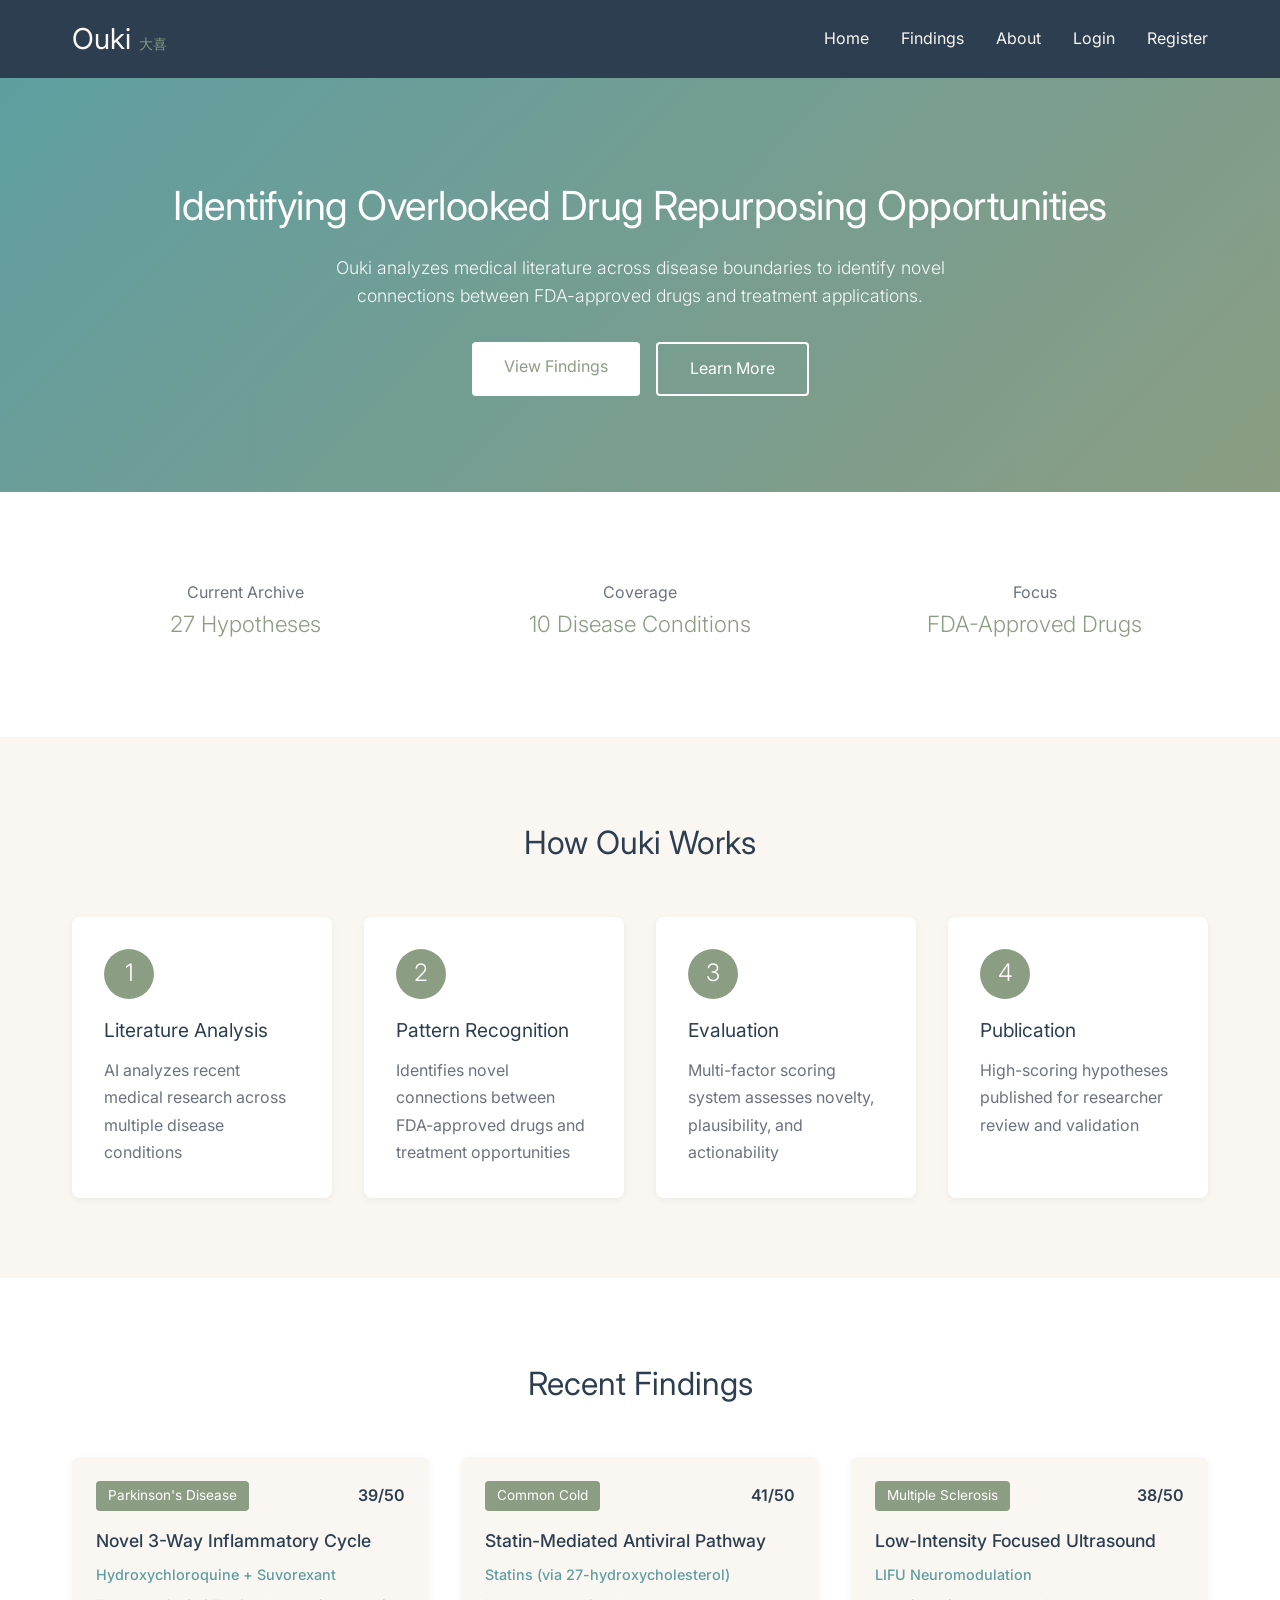
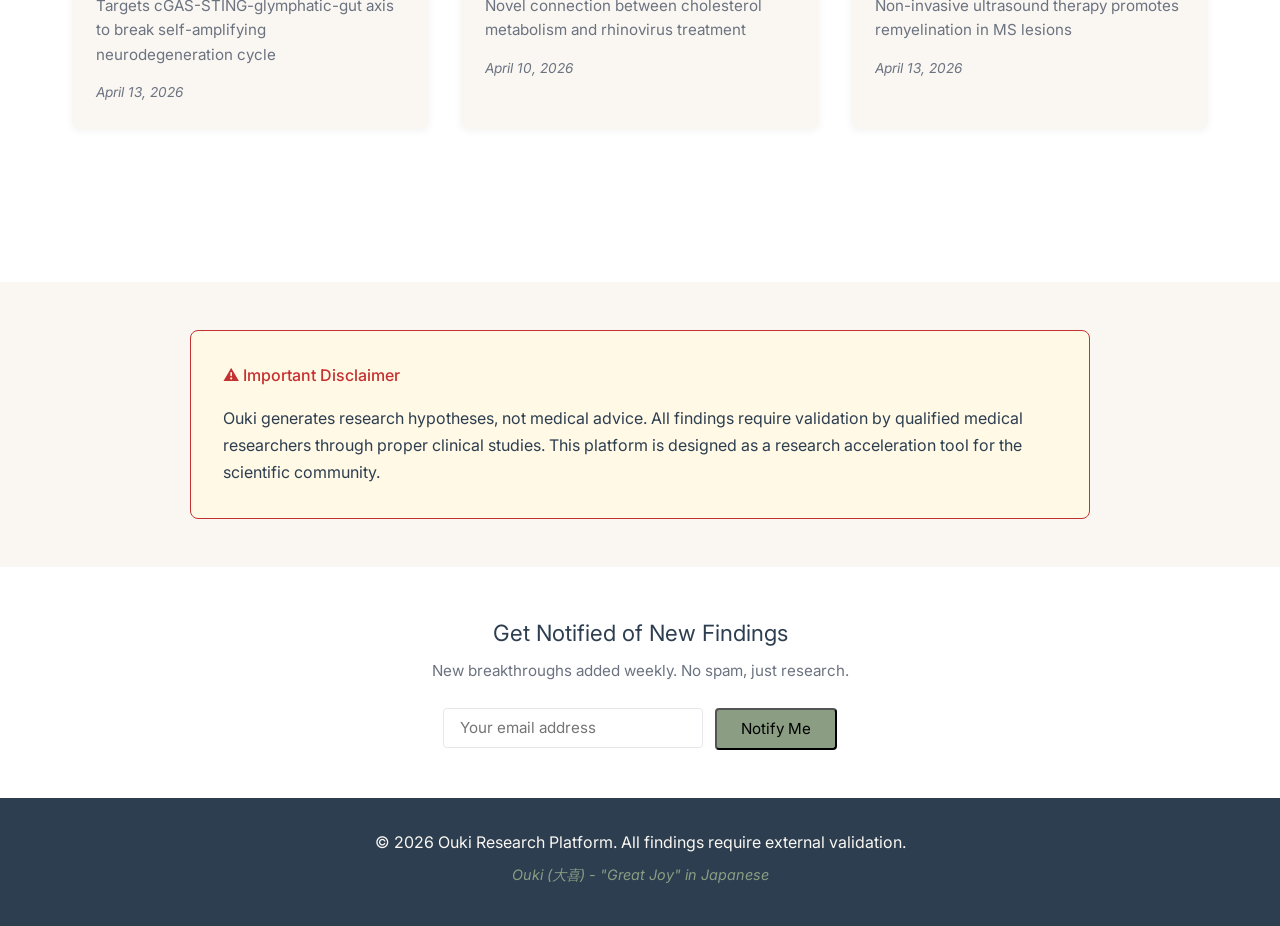
==== commit 77402613: "Update index.html" ====
--- a/index.html
+++ b/index.html
@@ -131,7 +131,7 @@
         <div class="container">
             <div class="stat-card">
                 <div class="stat-label">Current Archive</div>
-                <div class="stat-number">21 Hypotheses</div>
+                <div class="stat-number">27 Hypotheses</div>
             </div>
             <div class="stat-card">
                 <div class="stat-label">Coverage</div>
--- a/style.css
+++ b/style.css
@@ -330,7 +330,7 @@
     max-width: 900px;
     margin: 0 auto;
 }
-}
+
 
 .disclaimer-box h4 {
     color: var(--accent-red);
